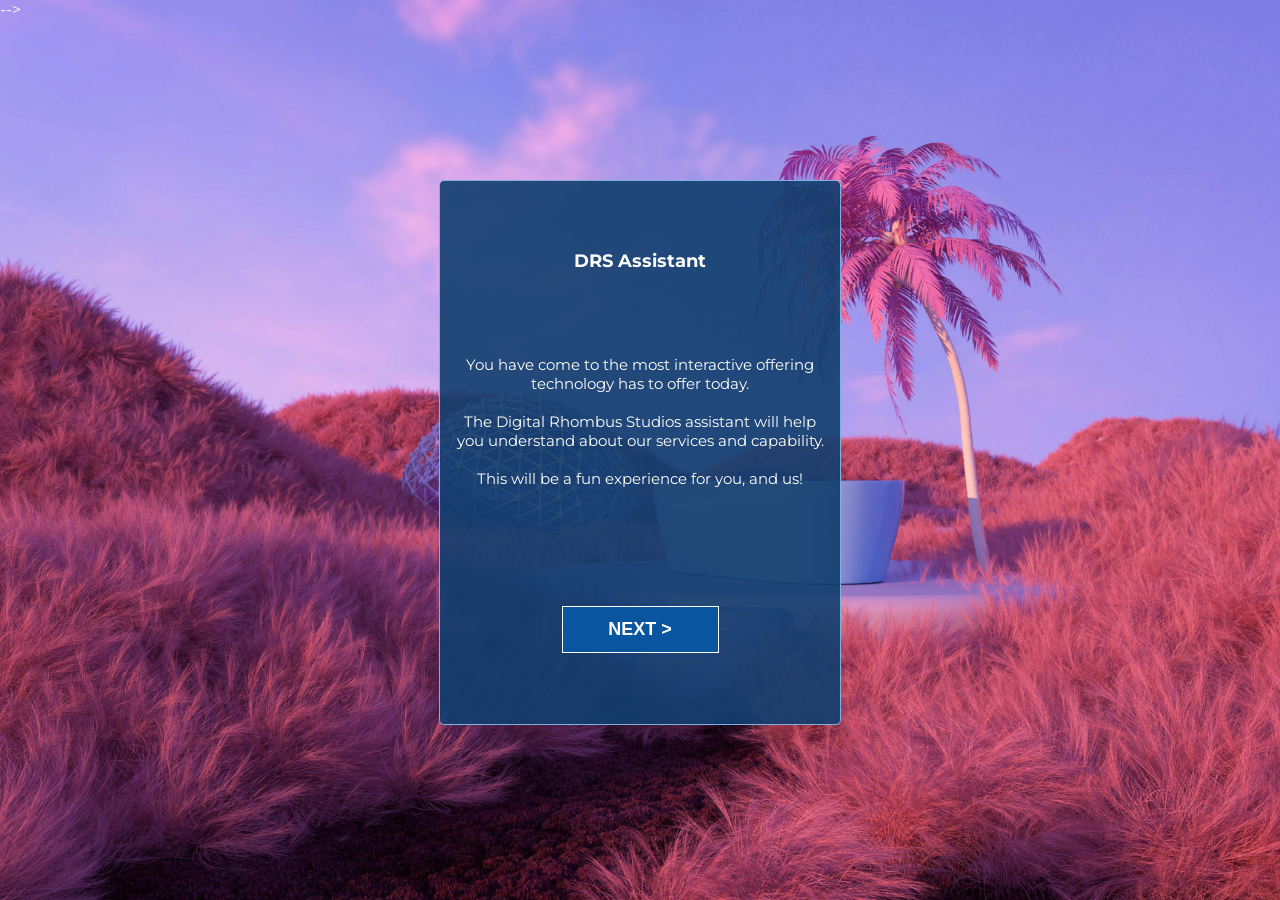
==== index.html @ 756a3204 "UI element" ====
<!doctype html>
<html lang="en">
  <head>
    <title>Digital Rhombus Studios PVT LTD</title>
    <meta charset="utf-8">
    <meta name="description" content="<model-viewer> template">
    <meta name="viewport" content="width=device-width, initial-scale=1, user-scalable=no">
    <link type="text/css" href="./styles.css" rel="stylesheet"/>
    <script src="https://ajax.googleapis.com/ajax/libs/jquery/3.5.1/jquery.min.js"></script>
    <link rel="preconnect" href="https://fonts.googleapis.com">
    <link rel="preconnect" href="https://fonts.gstatic.com" crossorigin>
    <link href="https://fonts.googleapis.com/css2?family=Montserrat:ital,wght@0,100..900;1,100..900&display=swap" rel="stylesheet">

    <script src="scripts/jquery-1.11.1.js"></script>
    <script src="scripts/bootstrap.min.js"></script>
    <!-- THREE.js must be supplied -->
    <script src="//cdnjs.cloudflare.com/ajax/libs/three.js/r123/three.min.js"></script>

    <!-- client code -->
    <script src="https://aka.ms/csspeech/jsbrowserpackageraw">


      function showSettingsIcon() {
        const settingIconDiv = document.getElementById('setting-icon');
        const children = settingIconDiv.children;
        // Show the setting-icon div
        settingIconDiv.style.display = 'block';
          // Hide all children except the close button
          for (let i = 0; i < children.length; i++)
            {
                if (children[i].id !== 'menu-close')
                    {
                        children[i].style.display = 'none';
                    }
                        else {
                            children[i].style.display = 'none';
                        }
            }
      }


    </script>
  </head>
  <body>

    <!-- Migrated Code -->

    <div class="main-content">
      <div id="loadingModal1" class="modal" tabindex="-1" role="dialog" style="display: block;">
          <div class="modal-dialog modal-dialog-centered" role="document">
              <div class="modal-content">
                  <div class="modal-header-load">
                      <h5 class="modal-title-load">DRS Assistant</h5>
                  </div>
                  <div class="modal-body">
                      <span>
                          You have come to the most interactive offering technology has to offer today.
                          <br>
                          <br>
                          The Digital Rhombus Studios assistant will help you understand about our services and capability.
                          <br>
                          <br>
                          This will be a fun experience for you, and us!
                      </span>
                  </div>
                  <div class="modal-footer-load">
                      <button type="button" class="btn btn-primary next-button" data-next="loadingModal2">
                          NEXT &gt;
                      </button>
                  </div>
              </div>
          </div>
      </div>

      <!-- Second Modal -->
      <div id="loadingModal2" class="modal" tabindex="-1" role="dialog" style="display: none;">
          <div class="modal-dialog modal-dialog-centered" role="document">
              <div class="modal-content">
                  <div class="modal-header-load">
                      <h5 class="modal-title-load">Guide</h5>
                  </div>
                  <div class="modal-body">
                      <div id="icon-container">
                          <div id="place-icon" class="icon-item" style="align-items: center;">
                              <img id="place" src="images/place.png">
                              <div style="color: #fff;">
                                  <span style="color: #fff;">Tap to Place</span>
                              </div>
                          </div>
                          <div id="swipe-icon" class="icon-item" style="align-items: center;">
                              <img id="swipe" src="images/swipe.png">
                              <div style="color: #fff;">
                                  <span style="color: #fff;">Swipe to Rotate</span>
                              </div>
                          </div>
                          <div id="pinch-icon" class="icon-item" style="align-items: center;">
                              <img id="pinch" src="images/pinch.png">
                              <div style="color: #fff;">
                                  <span style="color: #fff;">Pinch to Resize</span>
                              </div>
                          </div>
                      </div>
                  </div>
                  <div class="modal-footer-load">
                      <button type="button" class="btn btn-primary next-button" data-next="loadingModal3">
                          NEXT &gt;
                      </button>
                  </div>
              </div>
          </div>
      </div>

      <!-- Third Modal -->
      <div id="loadingModal3" class="modal" tabindex="-1" role="dialog" style="display: none;">
          <div class="modal-dialog modal-dialog-centered" role="document">
              <div class="modal-content">
                  <div class="modal-header-load">
                      <h5 class="modal-title-load">Guide</h5>
                  </div>
                  <div class="modal-body">
                      <span>Tap anywhere on the floor to spawn the virtual assistant!</span>
                  </div>
                  <div class="modal-footer-load">
                      <button type="button" class="btn next-button" data-next="done" id="start-button" data-dismiss="start-modal">
                          START &gt;
                      </button>
                  </div>
              </div>
          </div>
      </div>

    <!-- Migrated Code -->

    <!-- <model-viewer> HTML element -->
        <model-viewer id="model-viewer" src="Maya_1.glb" camera-target="1m 0m 0m" camera-orbit="0deg 75deg 2m" ar ar-modes="webxr scene-viewer quick-look" disable-zoom interaction-prompt="none" tone-mapping="neutral" poster="poster.webp" shadow-intensity="1" autoplay>
      
      <div class="progress-bar hide" slot="progress-bar">
        <div class="update-bar"></div>
      </div>
      <button slot="ar-button" id="ar-button">
        View in your space
      </button>
      <div id="ar-prompt">
        <img src="ar_hand_prompt.png">
      </div>

      <!-- Overlay Buttons -->
      <!-- <div class="ar-buttons" id="ar-buttons" style="display: none;">
        <label class="switch">
          <input type="checkbox" id="toggle-animation">
          <span class="slider round"></span>
        </label>
        <p id="waiting">Processing...</p>
        <p id="Speaking">Speaking...</p>
        <p id="recording">Recording start</p>
        <img id="botIcon" src="" style="display: none;float: right;">
        <img id="recBtn" src="images/recording.jpg" alt="recoring-button">
        
        <button id="change-color">Change Color</button>
      </div>  -->

       <!-- Migrated Code-->
       <div id="responseText-area">
        <p id="responseText"></p>
         <!-- <input id="responseText" type="text" placeholder="Type a message" > -->
        </div>
        <div class="recording-area" id="recording-area">
            <p id="waiting">Processing...</p>
            <p id="Speaking">Speaking...</p>
            <p id="recording">Recording start</p>
            <img id="botIcon" src="" style="display: none;float: right;">
            <img id="recBtn" src="images/recording.jpg" alt="recoring-button">
        </div>
        <svg id="menu-open" xmlns="http://www.w3.org/2000/svg" width="30" height="30" fill="black" class="bi bi-gear" viewBox="0 0 16 16">
            <path d="M8 4.754a3.246 3.246 0 1 0 0 6.492 3.246 3.246 0 0 0 0-6.492M5.754 8a2.246 2.246 0 1 1 4.492 0 2.246 2.246 0 0 1-4.492 0" />
            <path d="M9.796 1.343c-.527-1.79-3.065-1.79-3.592 0l-.094.319a.873.873 0 0 1-1.255.52l-.292-.16c-1.64-.892-3.433.902-2.54 2.541l.159.292a.873.873 0 0 1-.52 1.255l-.319.094c-1.79.527-1.79 3.065 0 3.592l.319.094a.873.873 0 0 1 .52 1.255l-.16.292c-.892 1.64.901 3.434 2.541 2.54l.292-.159a.873.873 0 0 1 1.255.52l.094.319c.527 1.79 3.065 1.79 3.592 0l.094-.319a.873.873 0 0 1 1.255-.52l.292.16c1.64.893 3.434-.902 2.54-2.541l-.159-.292a.873.873 0 0 1 .52-1.255l.319-.094c1.79-.527 1.79-3.065 0-3.592l-.319-.094a.873.873 0 0 1-.52-1.255l.16-.292c.893-1.64-.902-3.433-2.541-2.54l-.292.159a.873.873 0 0 1-1.255-.52zm-2.633.283c.246-.835 1.428-.835 1.674 0l.094.319a1.873 1.873 0 0 0 2.693 1.115l.291-.16c.764-.415 1.6.42 1.184 1.185l-.159.292a1.873 1.873 0 0 0 1.116 2.692l.318.094c.835.246.835 1.428 0 1.674l-.319.094a1.873 1.873 0 0 0-1.115 2.693l.16.291c.415.764-.42 1.6-1.185 1.184l-.291-.159a1.873 1.873 0 0 0-2.693 1.116l-.094.318c-.246.835-1.428.835-1.674 0l-.094-.319a1.873 1.873 0 0 0-2.692-1.115l-.292.16c-.764.415-1.6-.42-1.184-1.185l.159-.291A1.873 1.873 0 0 0 1.945 8.93l-.319-.094c-.835-.246-.835-1.428 0-1.674l.319-.094A1.873 1.873 0 0 0 3.06 4.377l-.16-.292c-.415-.764.42-1.6 1.185-1.184l.292.159a1.873 1.873 0 0 0 2.692-1.115z" />
        </svg> -->

        <div class="Menu" id="menu">
            <img src="images/Menu Icon.png">
        </div>
        <div class="Help" id="Help">
            <img src="images/Help Icon.png" id="help-icon">
        </div> 
        <!-- Migrated Code -->
    </model-viewer>
    
    <script src="script.js"></script>
    <script src="scripts/speech.js"></script>
    <!-- Loads <model-viewer> for browsers: -->
    <script type="module" src="https://ajax.googleapis.com/ajax/libs/model-viewer/3.5.0/model-viewer.min.js"></script>
  </body>
</html>
---- styles.css ----
:not(:defined) > * {
  display: none;
}

html {
  height: 100%;
}

body {
  margin: 0;
  padding: 0;
  width: 100%;
  height: 100%;
  font-family: 'Montserrat';
}

model-viewer {
  width: 100vw; /* Full viewport width */
  height: 100vh; /* Full viewport height */
  background-image: url('3d_image.jpg'); /* Add background image */
  background-size: cover; /* Ensures the image covers the entire element */
  background-position: center; /* Centers the background image */
  position: fixed; /* Fixes the element relative to the viewport */
  top: 0;
  left: 0;
  margin: 0;
  padding: 0;
  overflow: hidden;
  /* z-index: -1; Sends it to the background */
}


.progress-bar {
  display: block;
  width: 33%;
  height: 10%;
  max-height: 2%;
  position: absolute;
  left: 50%;
  top: 50%;
  transform: translate3d(-50%, -50%, 0);
  border-radius: 25px;
  box-shadow: 0px 3px 10px 3px rgba(0, 0, 0, 0.5), 0px 0px 5px 1px rgba(0, 0, 0, 0.6);
  border: 1px solid rgba(255, 255, 255, 0.9);
  background-color: rgba(0, 0, 0, 0.5);
}

.progress-bar.hide {
  visibility: hidden;
  transition: visibility 0.3s;
}

.update-bar {
  background-color: rgba(255, 255, 255, 0.9);
  width: 0%;
  height: 100%;
  border-radius: 25px;
  float: left;
  transition: width 0.3s;
}

#ar-button {
  background-image: url(ar_icon.png);
  background-repeat: no-repeat;
  background-size: 20px 20px;
  background-position: 12px 50%;
  background-color: #fff;
  position: absolute;
  left: 50%;
  transform: translateX(-50%);
  white-space: nowrap;
  bottom: 16px;
  padding: 0px 16px 0px 40px;
  font-family: Roboto Regular, Helvetica Neue, sans-serif;
  font-size: 14px;
  color:#4285f4;
  height: 36px;
  line-height: 36px;
  border-radius: 18px;
  border: 1px solid #DADCE0;
}

#ar-button:active {
  background-color: #E8EAED;
}

#ar-button:focus {
  outline: none;
}

#ar-button:focus-visible {
  outline: 1px solid #4285f4;
}

@keyframes circle {
  from { transform: translateX(-50%) rotate(0deg) translateX(50px) rotate(0deg); }
  to   { transform: translateX(-50%) rotate(360deg) translateX(50px) rotate(-360deg); }
}

@keyframes elongate {
  from { transform: translateX(100px); }
  to   { transform: translateX(-100px); }
}

model-viewer > #ar-prompt {
  position: absolute;
  left: 100%;
  bottom: 100px;
  animation: elongate 2s infinite ease-in-out alternate;
  display: none;
}

model-viewer[ar-status="session-started"] > #ar-prompt {
  display: block;
}

model-viewer > #ar-prompt > img {
  animation: circle 4s linear infinite;
}

body {
  background-color: rgb(154, 156, 156);
  color: #fff;
  font-family: "Lato", sans-serif;
}

.sidenav {
  height: 100%;
  width: 0;
  position: fixed;
  z-index: 1;
  top: 0;
  left: 0;
  background-color: #111;
  overflow-x: hidden;
  transition: 0.5s;
  padding-top: 60px;
}

.sidenav a {
  padding: 8px 8px 8px 32px;
  text-decoration: none;
  font-size: 25px;
  color: #818181;
  display: block;
  transition: 0.3s;
}

.sidenav a:hover {
  color: #f1f1f1;
}

.sidenav .closebtn {
  position: absolute;
  top: 0;
  right: 25px;
  font-size: 36px;
  margin-left: 50px;
}

@media screen and (max-height: 450px) {
  .sidenav {padding-top: 15px;}
  .sidenav a {font-size: 18px;}
}

#place-button {
  position: absolute;
  bottom: 20px;
  left: calc(50% - 50px);
  width: 100px;
  height: 35px;
  display: none;
}

#VRButton {
  margin-bottom: 70px !important;
}


/* AR Button */
/* Style for AR overlay buttons */
.ar-buttons {
  position: absolute;
  bottom: 10px;
  right: 50%;
  transform: translateX(-50%);
  z-index: 10;
}

.ar-buttons button {
  background-color: #2196F3;
  color: white;
  border: none;
  padding: 10px 20px;
  margin: 5px;
  border-radius: 5px;
  cursor: pointer;
}


.recording-area {
  z-index: 1500;
  position: fixed;
  bottom: 0;
  right: 0;
  color: #fffd15;
  font-size: 12px;
  width: 20%;
  text-align: center;
  display: block;
  font-weight: bold;
}
.recording-area p{
  margin: 0px !important;
}

.ar-buttons button:hover {
  background-color: #0b7dda;
}

#botIcon{
  height: 30px;
    width: 30px;
    margin-right: 10px;
}
.recording-area #waiting{
  display: none;
  padding: 10px;
}
.recording-area #Speaking{
  display: none;
  padding: 10px;
}

.recording-area #recording{
  display: none;
  padding: 10px;
}

.recording-area #recBtn{
  border-radius: 150px;
  width: 45px;
  padding: 10px;
  display: none;
  z-index: 1500;
}





/* Toggle Switch */
.switch {
  position: relative;
  display: inline-block;
  width: 60px;
  height: 34px;
}

.switch input { 
  opacity: 0;
  width: 0;
  height: 0;
}

.slider {
  position: absolute;
  cursor: pointer;
  top: 0;
  left: 0;
  right: 0;
  bottom: 0;
  background-color: #ccc;
  transition: .4s;
}

.slider:before {
  position: absolute;
  content: "";
  height: 26px;
  width: 26px;
  left: 4px;
  bottom: 4px;
  background-color: white;
  transition: .4s;
}

input:checked + .slider {
  background-color: #2196F3;
}

input:checked + .slider:before {
  transform: translateX(26px);
}

.slider.round {
  border-radius: 34px;
}

.slider.round:before {
  border-radius: 50%;
}
/* Migrated Code */
@import 'fonts.css';
@import 'icons.css';

html,
body {
  font-family: "Graphik Regular";
  font-family: "Montserrat";
}

.main-content .start-modal div,
.main-content .start-modal p {
  color: #fff;
}

.main-content .start-modal .modal-header {
  border: 0;
  padding: 0;
  padding-bottom: 15px;
}

.modal-title {
  font-size: 20px;
  font-family: 'Graphik Semibold';
  margin-top: 50px;
}

.main-content .start-modal .modal-content {
   width: 100%;
  /* background: url('/public/images/Box Elements.png') no-repeat; */
  background-size: cover; 
 
}

.modal-body img {
  width: 100%;
}
 
.close {
  color: #FFF;
  right: 14px;
  top: 14px;
}

.card-holder>div {
  padding: 10px;
}

.card-holder>div:not(:last-child) {
  padding-bottom: 10px;
}

.show-card {
  margin-top: 20px;
  padding-top: 5px;
  border: 1px solid #FFFFFF;
  border-radius: 10px;
}

.card-holder>div:not(:last-child) {
  padding-bottom: 10px;
}

.show-card div {
  font-size: 16px;
  font-family: 'Graphik Regular';
  text-align: center;
  margin-top: 1px;
}

.modal-xl {
  max-width: 932px;
}


.static-content .button-section {
  z-index: 0;
  padding: 5px 0px 0 10px;
  margin: 10px;
  position: relative;
}

.static-content .button-section button {
  padding: 0px;
  border: 0;
  background: none;
  margin-right: 10px;
  margin-bottom: 5px;
}

.static-content .button-section::before {
  content: '';
  position: absolute;
  top: 0;
  left: 0;
  z-index: -1;
  border-radius: 10px;
  opacity: 0.6;
  backdrop-filter: blur(8px);
  width: 100%;
  height: 100%;
  background: rgba(77, 61, 90, 1) 0% 0% no-repeat padding-box;
}

.bottom-pos {
  position: absolute;
  bottom: 0px;
  left: 0px;
  width: 100%;
}


.xricons-chevron-up {
  color: #fff;
  font-size: 18px;
}
#responseText-area{
  z-index: 1500;
  position: fixed;
  bottom: 10px;
  left: 10px;
  color: white;
  font-family: 'Montserrat';
  font-size: 12px;
  height: 35px;
  width: 70%;
  text-align: justify;
  display: none;
  font-weight: normal;
  padding: 10px;
  overflow-y: auto;
  background: rgba(17, 63, 110,0.9);
  border: 1px solid rgba(128, 175, 224, 1);
  border-radius: 0.3rem;
}



.Menu{
  color: white;
  z-index: 1;
  position: fixed;
  top: 0;
  right: 0;
  color: white;
  font-size: 12px;
  text-align: right;
}
.Help{
  color: white;
  z-index: 1;
  position: fixed;
  top: 0;
  left: 0;
  color: white;
  font-size: 12px;
  text-align: right;
}
.Help img {
  padding: 10px;
  width: 40px;
  height: 40px;
}
.Menu img {
  padding: 10px;
  width: 40px;
  height: 40px;
}
.screen{
  color: white;
  border-radius: 5px;
}
.screen img{
  padding: 10px;
  float: right;
  width: 25px;
  height: 25px;
}

.screen .list{
  padding: 0px;
    margin: 0px;
    margin-top: 100px;
    margin-bottom: 30px;
}
.screen .list li{
  padding: 15px;
  width: auto!important;
  list-style: none;
  display: flex;
}
.screen .list li img{
  float: left;
    padding-right: 10px;
    padding-top: 0px;
    width: 40px;
    height: 40px;
}
#loading-icon{
  position: fixed;
    top: 40%;
    left: 50%;
    display: none;
    color: white;
}
#loading-icon p {
  margin-top: 36px;
    margin-left: -15px;
}
.alert-close{
  font-size: 30px;
    float: right;
}
#wayPath{
  position: fixed;
  bottom: 84px;
  width: 100%;
  text-align: center;
  display: none;
}
#wayPath #Location-area{
  margin: auto;
  background: white;
  text-align: center;
  padding: 5px 2px;
}
#wayPath #checkUserPos{
  height: 4%; 
  text-align: center;
  position: fixed;    
  color: white;
  width: 100%;
  margin: 0px;
  margin-top: 11px;
  width: 100%;
  background: black;
  opacity: .5;
}

#avatar-selector-parent select option{
  color: black;
}
#avatar-selector-parent select{
  padding: 7px 10px;
  border-radius: 5px;
}
.switch {
  position: relative;
  display: inline-block;
  width: 48px;
    height: 23px;
}

.switch input { 
  opacity: 0;
  width: 0;
  height: 0;
}

.slider {
  position: absolute;
  cursor: pointer;
  top: 0;
  left: 0;
  right: 0;
  bottom: 0;
  background-color: #ccc;
  -webkit-transition: .4s;
  transition: .4s;
}

.slider:before {
  position: absolute;
  content: "";
  height: 15px;
  width: 15px;
  left: 4px;
  bottom: 4px;
  background-color: white;
  -webkit-transition: .4s;
  transition: .4s;
}

input:checked + .slider {
  background-color: #2196F3;
}

input:focus + .slider {
  box-shadow: 0 0 1px #2196F3;
}

input:checked + .slider:before {
  -webkit-transform: translateX(26px);
  -ms-transform: translateX(26px);
  transform: translateX(26px);
}

/* Rounded sliders */
.slider.round {
  border-radius: 34px;
}
#info-screen{
  position: fixed;
  transform: translate(-50%, -50%);
  top: 40%;
  z-index: 1000;
  width: 96%;
  left: 50%;
}
.slider.round:before {
  border-radius: 50%;
}
#stage-toggle-parent{
  position: fixed;
  top: 160px;
  right: 0;
  text-align: right;
  display: none;
}
#avatar-selector-parent
{
  position: fixed;
  transform: translate(-50%, -50%);
  top: 3%;
  left: 50%;
  display: none;
}
#avatar-voice-parent
{
  position: absolute;
  transform: translate(-50%, -50%);
  top: 9%;
  left: 50%;
  display: none;
}
#avatar-voice-parent select option{
  color: black;
}
#avatar-voice-parent select{
  padding: 7px 10px;
  border-radius: 5px;
}
#avatar-selector-parent select option{
  color: black;
}
#avatar-selector-parent select{
  padding: 7px 10px;
  border-radius: 5px;
}
#persona-text {
  resize: none;
}
#setting-icon{
  position: fixed;
  background: white;
  padding: 20px 0px;
  display: none;
  right: 0;
  top: 80px;
  width: 20%;
  text-align: center;
  height: auto;
}
#avatar-selector-parent{
  margin-top: 15px;
}
#avatar-voice-parent{
  margin-top: 40px;
}
#persona-text{
  margin-top: 75px;
    min-width: 275px;
    min-height: 100px;
}
#menu-open{
  position: fixed;
    right: 15px;
    top: 80px;
    cursor: pointer;
    display: none;
}
#menu-close{
  font-size: 15px;
    position: absolute;
    top: 3px;
    right: 3px;
    color: black;
    opacity: 1 !important;
    font-weight: bold;
}

@media screen and (max-width: 480px) {
  #persona-text {   
    resize: none;
    top: 13%;
    left: 1%;
  }
  #setting-icon{
    width: 100%;
  }
}

/* General Modal Styles */
.modal {
  position: fixed;
  z-index: 1500;
  left: 0;
  top: 0;
  width: 100%;
  height: 100%;
  overflow: hidden;
  outline: 0;
}

.modal-body{
  padding-top: 15%;
  padding-bottom: 15%;
  align-items: center;
  justify-content: center;
  text-align: left;
  flex-grow: 1;
  text-align: center;
}

.modal-dialog-centered {
  position: relative;
  display: flex;
  align-items: center;
  justify-content: center;
  height: fit-content;
  top: 20%;
}

.modal-content {
  display: flex;
  flex-direction: column;
  width: 80vw;
  height: 80vh;
  max-width: 368px; /* Maximum width */
  max-height: 511px; /* Maximum height */
  pointer-events: auto;
  background-color: rgba(17, 63, 110,0.9);
  background-clip: padding-box;
  border: 1px solid rgba(128, 175, 224, 1);
  border-radius: 0.3rem;
  outline: 0;
  padding: 1rem;
  text-align: center;
  color: #fff;
  font-size: 15px;
}

.modal-header-load{
  display: flex;
  align-items: center;
  justify-content: center;
  padding-top: 15%;
}
.modal-footer-load {
  display: flex;
  align-items: center;
  justify-content: center;
  padding-bottom: 15%;
  margin-top: auto;
}

.modal-title-load {
  margin-top: 0%;
  line-height: 1;
  font-family: 'Montserrat';
  font-weight: bold;
  color: #fff;
  font-size: large;
}

.btn{
  width: 157px;
  height: 47px;
  background-color: rgba(10, 85, 160,1);
  border: 1px solid rgba(255, 255, 255, 1);
  font-size: 18px;
  font-weight: bold;
  color: #fff;

}

/* Animation Styles */
.modal-slide-out-left {
  animation: slideOutLeft 0.5s forwards;
}

.modal-slide-in-right {
  animation: slideInRight 0.5s forwards;
}

#icon-container {
  display: flex;
  flex-direction: column;
  gap: 30px; /* Space between each icon item */
  padding-left: 12%;
}

.icon-item {
  display: flex;
  align-items: center;
  gap: 40px; /* Space between the image and the text */
}

.icon-item img {
  width: 40px; /* Adjust the width as needed */
  height: auto; /* Maintain aspect ratio */
}

.icon-item div {
  display: flex;
  align-items: center;
  justify-content: space-between;
}

.icon-item span {
  font-size: 16px; /* Adjust the font size as needed */
  color: #000; /* Adjust the color as needed */
}


@keyframes slideOutLeft {
  0% {
      transform: translateX(0);
  }
  100% {
      transform: translateX(-100%);
  }
}

@keyframes slideInRight {
  0% {
      transform: translateX(100%);
  }
  100% {
      transform: translateX(0);
  }
}
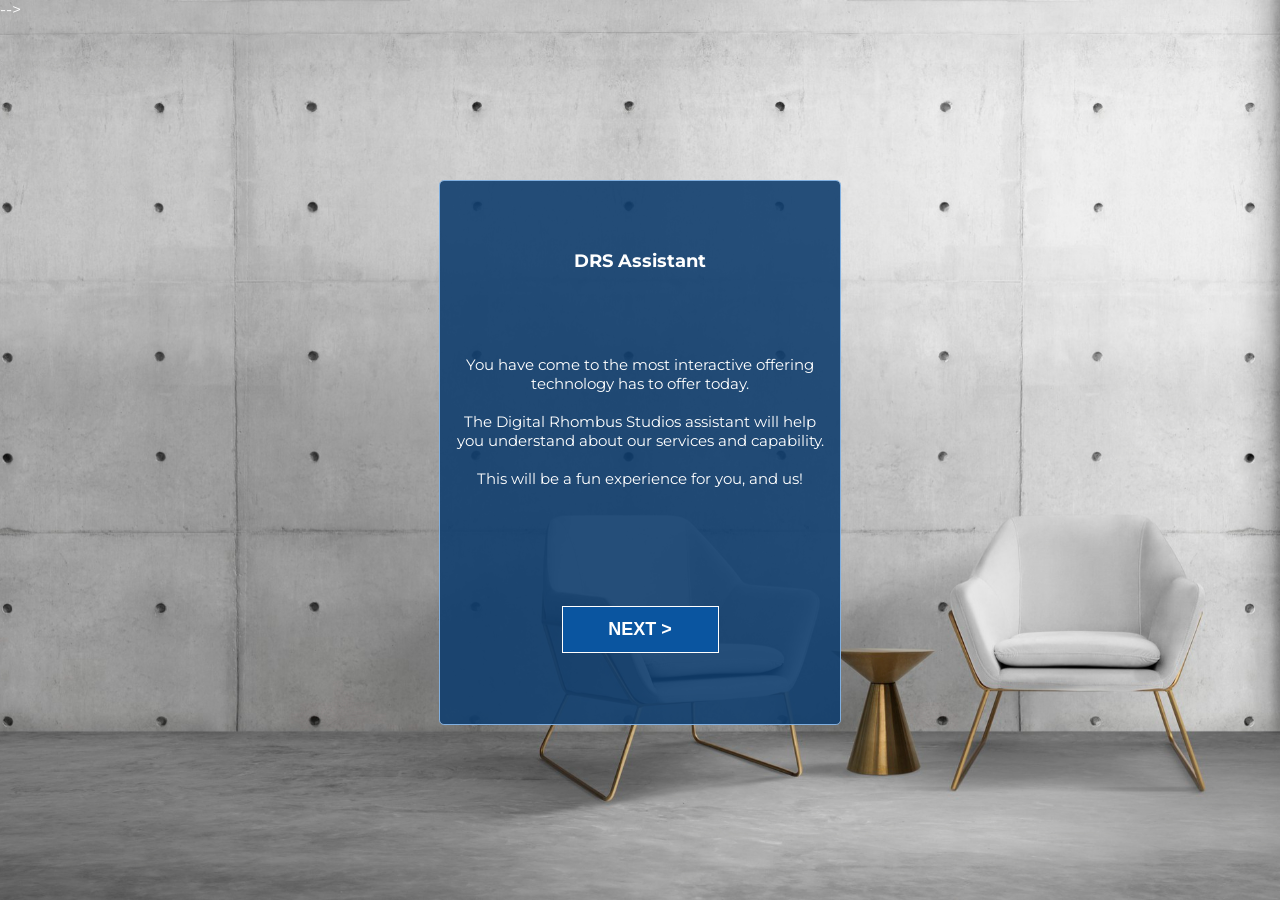
==== commit e1e6532f: "UI elements" ====
--- a/index.html
+++ b/index.html
@@ -132,7 +132,7 @@
     <!-- Migrated Code -->
 
     <!-- <model-viewer> HTML element -->
-        <model-viewer id="model-viewer" src="Maya_1.glb" camera-target="1m 0m 0m" camera-orbit="0deg 75deg 2m" ar ar-modes="webxr scene-viewer quick-look" disable-zoom interaction-prompt="none" tone-mapping="neutral" poster="poster.webp" shadow-intensity="1" autoplay>
+        <model-viewer id="model-viewer" src="Maya_1.glb" environment-image="3d_images.jpg" camera-target="-0.1m 0.6m" camera-orbit="0deg 30deg 0.5m" ar ar-modes="webxr scene-viewer quick-look" disable-zoom interaction-prompt="none" tone-mapping="neutral" poster="poster.webp" shadow-intensity="3" autoplay>
       
       <div class="progress-bar hide" slot="progress-bar">
         <div class="update-bar"></div>
--- a/styles.css
+++ b/styles.css
@@ -17,7 +17,7 @@
 model-viewer {
   width: 100vw; /* Full viewport width */
   height: 100vh; /* Full viewport height */
-  background-image: url('3d_image.jpg'); /* Add background image */
+  background-image: url('3d_images.jpg'); /* Add background image */
   background-size: cover; /* Ensures the image covers the entire element */
   background-position: center; /* Centers the background image */
   position: fixed; /* Fixes the element relative to the viewport */
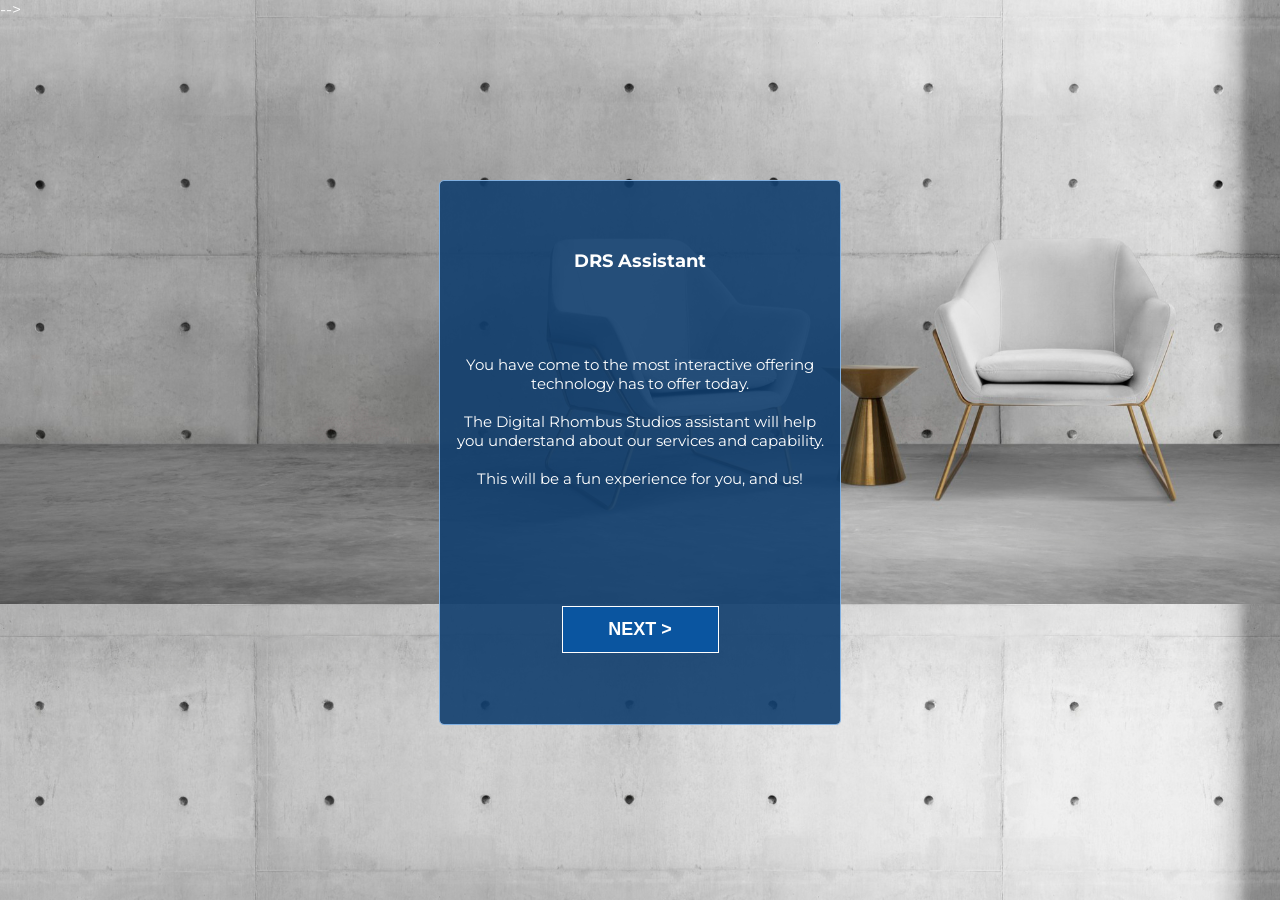
==== commit a21b1e9f: "model env changes" ====
--- a/index.html
+++ b/index.html
@@ -132,8 +132,7 @@
     <!-- Migrated Code -->
 
     <!-- <model-viewer> HTML element -->
-        <model-viewer id="model-viewer" src="Maya_1.glb" environment-image="3d_images.jpg" camera-target="-0.1m 0.6m" camera-orbit="0deg 30deg 0.5m" ar ar-modes="webxr scene-viewer quick-look" disable-zoom interaction-prompt="none" tone-mapping="neutral" poster="poster.webp" shadow-intensity="3" autoplay>
-      
+        <model-viewer id="model-viewer" src="Camila.glb" environment-image="modern_bathroom_1k.hdr" camera-target="-0.2m 1m" camera-orbit="0deg 90deg 4m" ar="" ar-modes="webxr scene-viewer quick-look" disable-zoom="" interaction-prompt="none" tone-mapping="neutral" poster="poster.webp" shadow-intensity="1" shadow-softness="1" autoplay>
       <div class="progress-bar hide" slot="progress-bar">
         <div class="update-bar"></div>
       </div>
--- a/styles.css
+++ b/styles.css
@@ -18,8 +18,9 @@
   width: 100vw; /* Full viewport width */
   height: 100vh; /* Full viewport height */
   background-image: url('3d_images.jpg'); /* Add background image */
-  background-size: cover; /* Ensures the image covers the entire element */
-  background-position: center; /* Centers the background image */
+  background-size: contain; /* Ensures the image covers the entire element */
+  background-position: center -250px
+  ; /* Centers the background image */
   position: fixed; /* Fixes the element relative to the viewport */
   top: 0;
   left: 0;
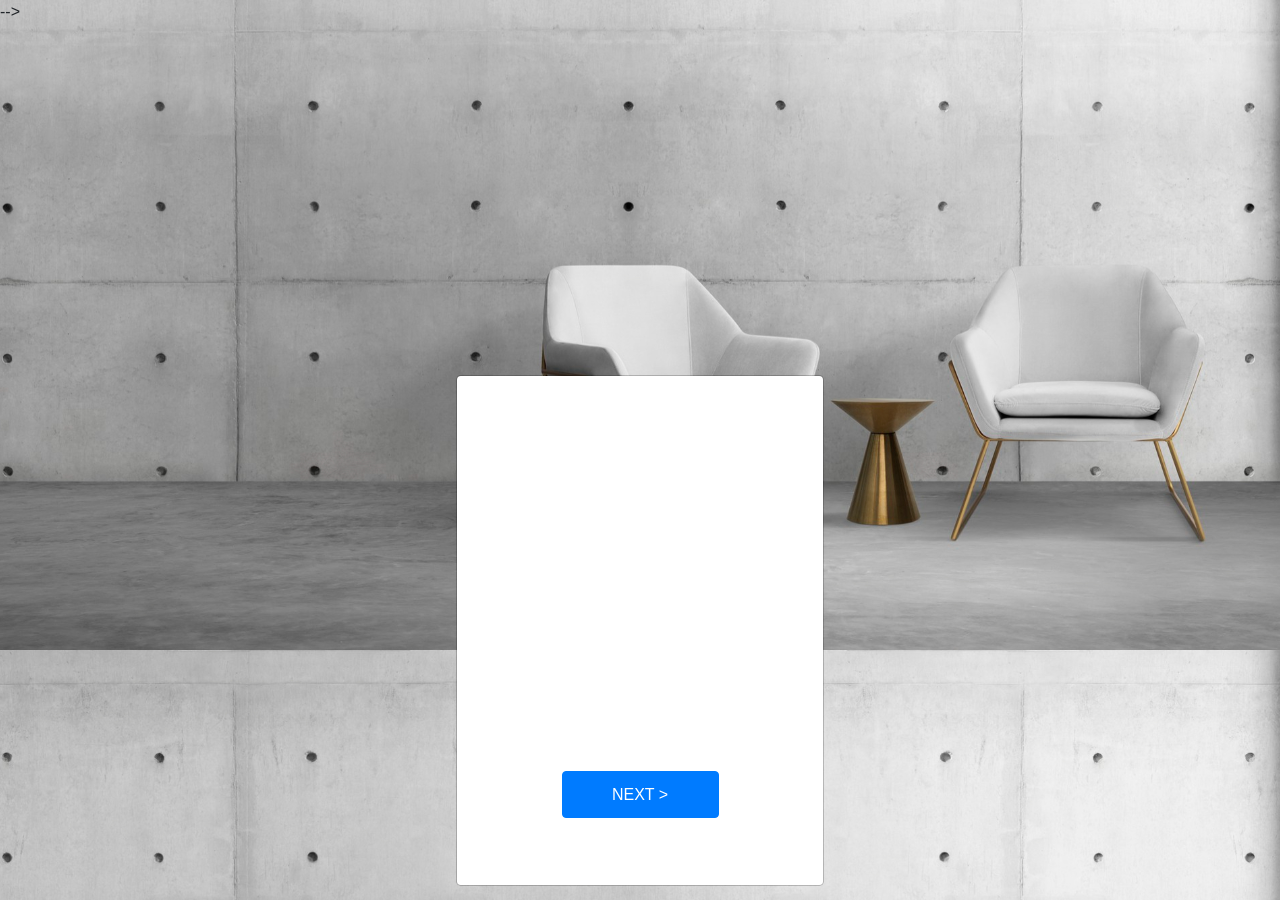
==== commit c5b35caa: "UI updates.0" ====
--- a/index.html
+++ b/index.html
@@ -10,6 +10,10 @@
     <link rel="preconnect" href="https://fonts.googleapis.com">
     <link rel="preconnect" href="https://fonts.gstatic.com" crossorigin>
     <link href="https://fonts.googleapis.com/css2?family=Montserrat:ital,wght@0,100..900;1,100..900&display=swap" rel="stylesheet">
+    <link rel="stylesheet" href="https://stackpath.bootstrapcdn.com/bootstrap/4.1.3/css/bootstrap.min.css" integrity="sha384-MCw98/SFnGE8fJT3GXwEOngsV7Zt27NXFoaoApmYm81iuXoPkFOJwJ8ERdknLPMO" crossorigin="anonymous">
+    <link href="//maxcdn.bootstrapcdn.com/bootstrap/4.1.1/css/bootstrap.min.css" rel="stylesheet" id="bootstrap-css">
+    <script src="//maxcdn.bootstrapcdn.com/bootstrap/4.1.1/js/bootstrap.min.js"></script>
+    <link rel="stylesheet" href="https://use.fontawesome.com/releases/v5.5.0/css/all.css" integrity="sha384-B4dIYHKNBt8Bc12p+WXckhzcICo0wtJAoU8YZTY5qE0Id1GSseTk6S+L3BlXeVIU" crossorigin="anonymous">
 
     <script src="scripts/jquery-1.11.1.js"></script>
     <script src="scripts/bootstrap.min.js"></script>
@@ -132,7 +136,7 @@
     <!-- Migrated Code -->
 
     <!-- <model-viewer> HTML element -->
-        <model-viewer id="model-viewer" src="Camila.glb" environment-image="modern_bathroom_1k.hdr" camera-target="-0.2m 1m" camera-orbit="0deg 90deg 4m" ar="" ar-modes="webxr scene-viewer quick-look" disable-zoom="" interaction-prompt="none" tone-mapping="neutral" poster="poster.webp" shadow-intensity="1" shadow-softness="1" autoplay>
+    <model-viewer id="model-viewer" src="Camila.glb" environment-image="modern_bathroom_1k.hdr" camera-target="-0.8m 1.1m" camera-orbit="0deg 90deg 4m" ar="" ar-modes="webxr scene-viewer quick-look" disable-zoom="" interaction-prompt="none" tone-mapping="neutral" poster="poster.webp" shadow-intensity="1" shadow-softness="1" autoplay>
       <div class="progress-bar hide" slot="progress-bar">
         <div class="update-bar"></div>
       </div>
@@ -157,7 +161,56 @@
         
         <button id="change-color">Change Color</button>
       </div>  -->
-
+      <!-- Chat Template -->
+        <div class="container-fluid h-100">
+            <div class="row justify-content-left h-100">		
+                <div class="col-md-8 col-xl-6 chat">
+                    <div class="card">
+                        <div id="messageFormeight" class="card-body msg_card_body">
+                            
+                            
+                        </div>
+                        <div class="card-footer">
+                            <form id="messageArea" class="input-group">
+                                <input type="text" id="text" name="msg" placeholder="Type your message..." autocomplete="off" class="form-control type_msg" required/>
+                                <div class="input-group-append">
+                                    <button type="submit" id="send" class="input-group-text send_btn"><i class="fas fa-location-arrow"></i></button>
+                                </div>
+                            </form>
+                        </div>
+                    </div>
+                </div>
+            </div>
+        </div>
+        <script>
+            $(document).ready(function() {
+                $("#messageArea").on("submit", function(event) {
+                    const date = new Date();
+                    const hour = date.getHours();
+                    const minute = date.getMinutes();
+                    const str_time = hour+":"+minute;
+                    var rawText = $("#text").val();
+    
+                    var userHtml = '<div class="d-flex justify-content-end mb-4"><div class="msg_cotainer_send">' + rawText + '<span class="msg_time_send">'+ str_time + '</span></div><div class="img_cont_msg"><img src="https://i.ibb.co/d5b84Xw/Untitled-design.png" class="rounded-circle user_img_msg"></div></div>';
+                    
+                    $("#text").val("");
+                    $("#messageFormeight").append(userHtml);
+    
+                    $.ajax({
+                        data: {
+                            msg: rawText,	
+                        },
+                        type: "POST",
+                        url: "/get",
+                    }).done(function(data) {
+                        var botHtml = '<div class="d-flex justify-content-start mb-4"><div class="img_cont_msg"><img src="https://www.prdistribution.com/spirit/uploads/pressreleases/2019/newsreleases/d83341deb75c4c4f6b113f27b1e42cd8-chatbot-florence-already-helps-thousands-of-patients-to-remember-their-medication.png" class="rounded-circle user_img_msg"></div><div class="msg_cotainer">' + data + '<span class="msg_time">' + str_time + '</span></div></div>';
+                        $("#messageFormeight").append($.parseHTML(botHtml));
+                    });
+                    event.preventDefault();
+                });
+            });
+        </script>
+       <!-- Chat Template -->
        <!-- Migrated Code-->
        <div id="responseText-area">
         <p id="responseText"></p>
--- a/styles.css
+++ b/styles.css
@@ -18,7 +18,7 @@
   width: 100vw; /* Full viewport width */
   height: 100vh; /* Full viewport height */
   background-image: url('3d_images.jpg'); /* Add background image */
-  background-size: contain; /* Ensures the image covers the entire element */
+  background-size: cover; /* Ensures the image covers the entire element */
   background-position: center -250px
   ; /* Centers the background image */
   position: fixed; /* Fixes the element relative to the viewport */
@@ -842,4 +842,235 @@
   100% {
       transform: translateX(0);
   }
-}+}
+
+/* Chat Template Styles */
+.chat{
+	position: fixed;
+  bottom: 10px;
+  left: 30px;
+	margin-top: auto;
+	margin-bottom: auto;
+}
+.card{
+	height: 400px;
+	border-radius: 15px !important;
+	background-color: rgba(0,0,0,0.4) !important;
+	bottom: 20px;
+	width: 500px;
+  position: fixed;
+  left: 30px;
+  z-index: 999;
+  display: flex;
+  flex-direction: column;
+}
+.contacts_body{
+	padding:  0.75rem 0 !important;
+	overflow-y: auto;
+	white-space: nowrap;
+}
+.msg_card_body{
+  flex: 1; /* Allow the chat body to take up available space */
+	overflow-y: auto;
+}
+.card-footer{
+  border-radius: 0 0 15px 15px !important;
+	border-top: 0 !important;
+}
+.container{
+	align-content: center;
+}
+.search{
+	border-radius: 15px 0 0 15px !important;
+	background-color: rgba(0,0,0,0.3) !important;
+	border:0 !important;
+	color:white !important;
+}
+.search:focus{
+	 box-shadow:none !important;
+   outline:0px !important;
+}
+.type_msg{
+	background-color: rgba(0,0,0,0.3) !important;
+	border:0 !important;
+	color:white !important;
+	height: 60px !important;
+	overflow-y: auto;
+}
+	.type_msg:focus{
+	 box-shadow:none !important;
+   outline:0px !important;
+}
+.attach_btn{
+	border-radius: 15px 0 0 15px !important;
+	background-color: rgba(0,0,0,0.3) !important;
+	border:0 !important;
+	color: white !important;
+	cursor: pointer;
+}
+.send_btn{
+	border-radius: 0 15px 15px 0 !important;
+	background-color: rgba(0,0,0,0.3) !important;
+	border:0 !important;
+	color: white !important;
+	cursor: pointer;
+}
+.mic_btn {
+    border-radius: 0 15px 15px 0 !important;
+    background-color: rgba(0,0,0,0.3) !important;
+    border: 0 !important;
+    color: white !important;
+    cursor: pointer;
+}
+.search_btn{
+	border-radius: 0 15px 15px 0 !important;
+	background-color: rgba(0,0,0,0.3) !important;
+	border:0 !important;
+	color: white !important;
+	cursor: pointer;
+}
+.contacts{
+	list-style: none;
+	padding: 0;
+}
+.contacts li{
+	width: 100% !important;
+	padding: 5px 10px;
+	margin-bottom: 15px !important;
+}
+.active{
+	background-color: rgba(0,0,0,0.3);
+}
+.user_img{
+	height: 70px;
+	width: 70px;
+	border: 1.5px solid #f5f6fa;
+}
+.user_img_msg{
+	height: 40px;
+	width: 40px;
+	border:1.5px solid #f5f6fa;
+
+}
+.img_cont{
+	position: relative;
+	height: 70px;
+	width: 70px;
+}
+.img_cont_msg{
+	height: 40px;
+	width: 40px;
+}
+.online_icon{
+	position: absolute;
+	height: 15px;
+	width:15px;
+	background-color: #4cd137;
+	border-radius: 50%;
+	bottom: 0.2em;
+	right: 0.4em;
+	border:1.5px solid white;
+}
+.offline{
+	background-color: #c23616 !important;
+}
+.user_info{
+	margin-top: auto;
+	margin-bottom: auto;
+	margin-left: 15px;
+}
+.user_info span{
+	font-size: 20px;
+	color: white;
+}
+.user_info p{
+	font-size: 10px;
+	color: rgba(255,255,255,0.6);
+}
+.video_cam{
+	margin-left: 50px;
+	margin-top: 5px;
+}
+.video_cam span{
+	color: white;
+	font-size: 20px;
+	cursor: pointer;
+	margin-right: 20px;
+}
+.msg_cotainer{
+	margin-top: auto;
+	margin-bottom: auto;
+	margin-left: 10px;
+	border-radius: 25px;
+	background-color: rgb(82, 172, 255);
+	padding: 10px;
+	position: relative;
+}
+.msg_cotainer_send{
+	margin-top: auto;
+	margin-bottom: auto;
+	margin-right: 10px;
+	border-radius: 25px;
+	background-color: #58cc71;
+	padding: 10px;
+	position: relative;
+}
+.msg_time{
+	position: absolute;
+	left: 0;
+	bottom: -15px;
+	color: rgba(255,255,255,0.5);
+	font-size: 10px;
+}
+.msg_time_send{
+	position: absolute;
+	right:0;
+	bottom: -15px;
+	color: rgba(255,255,255,0.5);
+	font-size: 10px;
+}
+.msg_head{
+	position: relative;
+}
+#action_menu_btn{
+	position: absolute;
+	right: 10px;
+	top: 10px;
+	color: white;
+	cursor: pointer;
+	font-size: 20px;
+}
+.action_menu{
+	z-index: 1;
+	position: absolute;
+	padding: 15px 0;
+	background-color: rgba(0,0,0,0.5);
+	color: white;
+	border-radius: 15px;
+	top: 30px;
+	right: 15px;
+	display: none;
+}
+.action_menu ul{
+	list-style: none;
+	padding: 0;
+	margin: 0;
+}
+.action_menu ul li{
+	width: 100%;
+	padding: 10px 15px;
+	margin-bottom: 5px;
+}
+.action_menu ul li i{
+	padding-right: 10px;
+}
+.action_menu ul li:hover{
+	cursor: pointer;
+	background-color: rgba(0,0,0,0.2);
+}
+@media(max-width: 576px){
+	.contacts_card{
+	margin-bottom: 15px !important;
+}
+}
+/* Chat Template Styles */
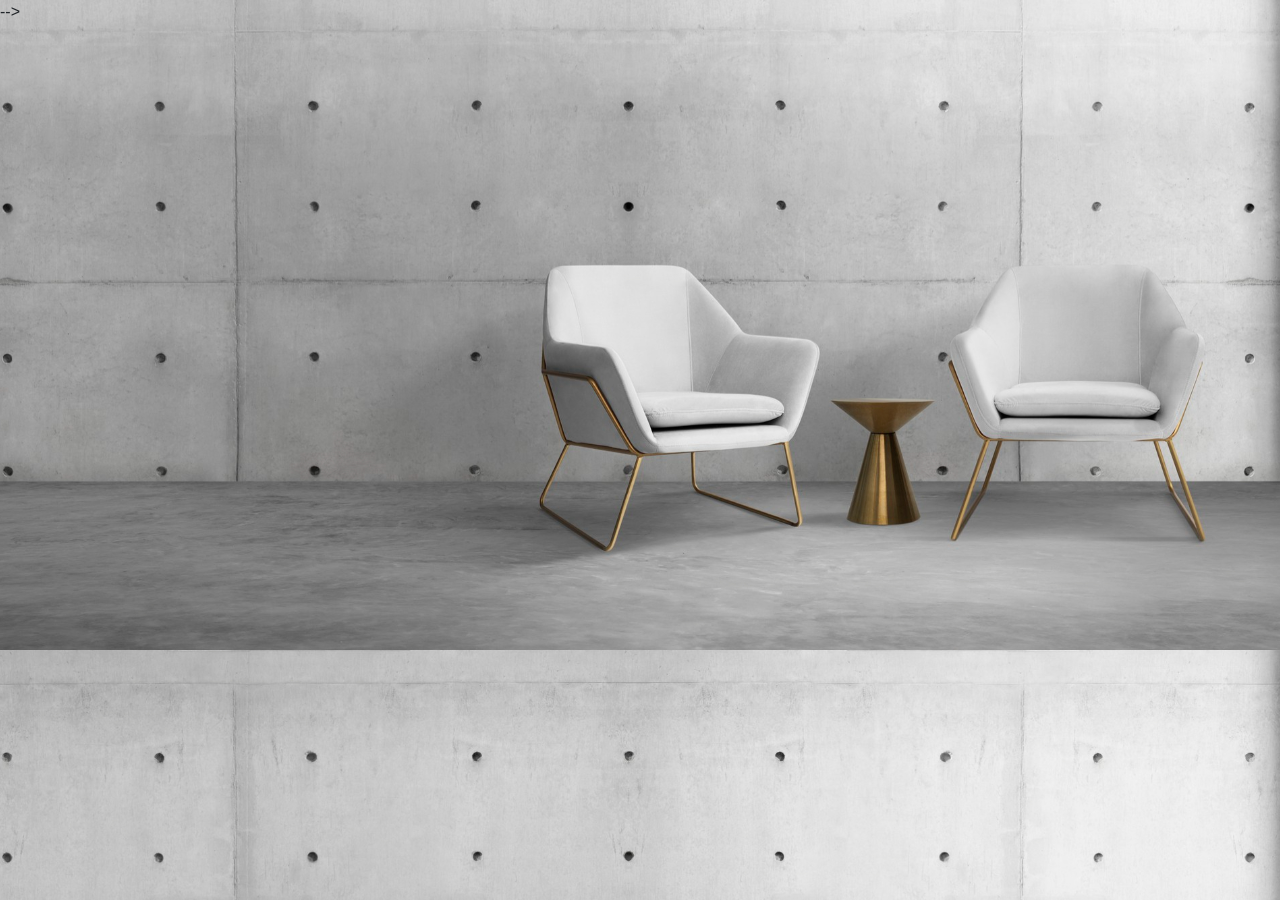
==== commit 58aa5ca8: "commit" ====
--- a/index.html
+++ b/index.html
@@ -46,97 +46,8 @@
     </script>
   </head>
   <body>
-
-    <!-- Migrated Code -->
-
-    <div class="main-content">
-      <div id="loadingModal1" class="modal" tabindex="-1" role="dialog" style="display: block;">
-          <div class="modal-dialog modal-dialog-centered" role="document">
-              <div class="modal-content">
-                  <div class="modal-header-load">
-                      <h5 class="modal-title-load">DRS Assistant</h5>
-                  </div>
-                  <div class="modal-body">
-                      <span>
-                          You have come to the most interactive offering technology has to offer today.
-                          <br>
-                          <br>
-                          The Digital Rhombus Studios assistant will help you understand about our services and capability.
-                          <br>
-                          <br>
-                          This will be a fun experience for you, and us!
-                      </span>
-                  </div>
-                  <div class="modal-footer-load">
-                      <button type="button" class="btn btn-primary next-button" data-next="loadingModal2">
-                          NEXT &gt;
-                      </button>
-                  </div>
-              </div>
-          </div>
-      </div>
-
-      <!-- Second Modal -->
-      <div id="loadingModal2" class="modal" tabindex="-1" role="dialog" style="display: none;">
-          <div class="modal-dialog modal-dialog-centered" role="document">
-              <div class="modal-content">
-                  <div class="modal-header-load">
-                      <h5 class="modal-title-load">Guide</h5>
-                  </div>
-                  <div class="modal-body">
-                      <div id="icon-container">
-                          <div id="place-icon" class="icon-item" style="align-items: center;">
-                              <img id="place" src="images/place.png">
-                              <div style="color: #fff;">
-                                  <span style="color: #fff;">Tap to Place</span>
-                              </div>
-                          </div>
-                          <div id="swipe-icon" class="icon-item" style="align-items: center;">
-                              <img id="swipe" src="images/swipe.png">
-                              <div style="color: #fff;">
-                                  <span style="color: #fff;">Swipe to Rotate</span>
-                              </div>
-                          </div>
-                          <div id="pinch-icon" class="icon-item" style="align-items: center;">
-                              <img id="pinch" src="images/pinch.png">
-                              <div style="color: #fff;">
-                                  <span style="color: #fff;">Pinch to Resize</span>
-                              </div>
-                          </div>
-                      </div>
-                  </div>
-                  <div class="modal-footer-load">
-                      <button type="button" class="btn btn-primary next-button" data-next="loadingModal3">
-                          NEXT &gt;
-                      </button>
-                  </div>
-              </div>
-          </div>
-      </div>
-
-      <!-- Third Modal -->
-      <div id="loadingModal3" class="modal" tabindex="-1" role="dialog" style="display: none;">
-          <div class="modal-dialog modal-dialog-centered" role="document">
-              <div class="modal-content">
-                  <div class="modal-header-load">
-                      <h5 class="modal-title-load">Guide</h5>
-                  </div>
-                  <div class="modal-body">
-                      <span>Tap anywhere on the floor to spawn the virtual assistant!</span>
-                  </div>
-                  <div class="modal-footer-load">
-                      <button type="button" class="btn next-button" data-next="done" id="start-button" data-dismiss="start-modal">
-                          START &gt;
-                      </button>
-                  </div>
-              </div>
-          </div>
-      </div>
-
-    <!-- Migrated Code -->
-
     <!-- <model-viewer> HTML element -->
-    <model-viewer id="model-viewer" src="Camila.glb" environment-image="modern_bathroom_1k.hdr" camera-target="-0.8m 1.1m" camera-orbit="0deg 90deg 4m" ar="" ar-modes="webxr scene-viewer quick-look" disable-zoom="" interaction-prompt="none" tone-mapping="neutral" poster="poster.webp" shadow-intensity="1" shadow-softness="1" autoplay>
+    <model-viewer id="model-viewer" src="Camila.glb" environment-image="modern_bathroom_1k.hdr" camera-target="-0.8m 1m" camera-orbit="0deg 90deg 4m" ar="" ar-modes="webxr scene-viewer quick-look" disable-zoom="" interaction-prompt="none" tone-mapping="neutral" poster="poster.webp" shadow-intensity="1" shadow-softness="1" autoplay>
       <div class="progress-bar hide" slot="progress-bar">
         <div class="update-bar"></div>
       </div>
@@ -146,21 +57,6 @@
       <div id="ar-prompt">
         <img src="ar_hand_prompt.png">
       </div>
-
-      <!-- Overlay Buttons -->
-      <!-- <div class="ar-buttons" id="ar-buttons" style="display: none;">
-        <label class="switch">
-          <input type="checkbox" id="toggle-animation">
-          <span class="slider round"></span>
-        </label>
-        <p id="waiting">Processing...</p>
-        <p id="Speaking">Speaking...</p>
-        <p id="recording">Recording start</p>
-        <img id="botIcon" src="" style="display: none;float: right;">
-        <img id="recBtn" src="images/recording.jpg" alt="recoring-button">
-        
-        <button id="change-color">Change Color</button>
-      </div>  -->
       <!-- Chat Template -->
         <div class="container-fluid h-100">
             <div class="row justify-content-left h-100">		
@@ -212,10 +108,6 @@
         </script>
        <!-- Chat Template -->
        <!-- Migrated Code-->
-       <div id="responseText-area">
-        <p id="responseText"></p>
-         <!-- <input id="responseText" type="text" placeholder="Type a message" > -->
-        </div>
         <div class="recording-area" id="recording-area">
             <p id="waiting">Processing...</p>
             <p id="Speaking">Speaking...</p>
--- a/styles.css
+++ b/styles.css
@@ -60,39 +60,6 @@
   transition: width 0.3s;
 }
 
-#ar-button {
-  background-image: url(ar_icon.png);
-  background-repeat: no-repeat;
-  background-size: 20px 20px;
-  background-position: 12px 50%;
-  background-color: #fff;
-  position: absolute;
-  left: 50%;
-  transform: translateX(-50%);
-  white-space: nowrap;
-  bottom: 16px;
-  padding: 0px 16px 0px 40px;
-  font-family: Roboto Regular, Helvetica Neue, sans-serif;
-  font-size: 14px;
-  color:#4285f4;
-  height: 36px;
-  line-height: 36px;
-  border-radius: 18px;
-  border: 1px solid #DADCE0;
-}
-
-#ar-button:active {
-  background-color: #E8EAED;
-}
-
-#ar-button:focus {
-  outline: none;
-}
-
-#ar-button:focus-visible {
-  outline: 1px solid #4285f4;
-}
-
 @keyframes circle {
   from { transform: translateX(-50%) rotate(0deg) translateX(50px) rotate(0deg); }
   to   { transform: translateX(-50%) rotate(360deg) translateX(50px) rotate(-360deg); }
@@ -171,31 +138,6 @@
   width: 100px;
   height: 35px;
   display: none;
-}
-
-#VRButton {
-  margin-bottom: 70px !important;
-}
-
-
-/* AR Button */
-/* Style for AR overlay buttons */
-.ar-buttons {
-  position: absolute;
-  bottom: 10px;
-  right: 50%;
-  transform: translateX(-50%);
-  z-index: 10;
-}
-
-.ar-buttons button {
-  background-color: #2196F3;
-  color: white;
-  border: none;
-  padding: 10px 20px;
-  margin: 5px;
-  border-radius: 5px;
-  cursor: pointer;
 }
 
 
@@ -215,10 +157,6 @@
   margin: 0px !important;
 }
 
-.ar-buttons button:hover {
-  background-color: #0b7dda;
-}
-
 #botIcon{
   height: 30px;
     width: 30px;
@@ -246,64 +184,7 @@
   z-index: 1500;
 }
 
-
-
-
-
-/* Toggle Switch */
-.switch {
-  position: relative;
-  display: inline-block;
-  width: 60px;
-  height: 34px;
-}
-
-.switch input { 
-  opacity: 0;
-  width: 0;
-  height: 0;
-}
-
-.slider {
-  position: absolute;
-  cursor: pointer;
-  top: 0;
-  left: 0;
-  right: 0;
-  bottom: 0;
-  background-color: #ccc;
-  transition: .4s;
-}
-
-.slider:before {
-  position: absolute;
-  content: "";
-  height: 26px;
-  width: 26px;
-  left: 4px;
-  bottom: 4px;
-  background-color: white;
-  transition: .4s;
-}
-
-input:checked + .slider {
-  background-color: #2196F3;
-}
-
-input:checked + .slider:before {
-  transform: translateX(26px);
-}
-
-.slider.round {
-  border-radius: 34px;
-}
-
-.slider.round:before {
-  border-radius: 50%;
-}
 /* Migrated Code */
-@import 'fonts.css';
-@import 'icons.css';
 
 html,
 body {
@@ -848,7 +729,7 @@
 .chat{
 	position: fixed;
   bottom: 10px;
-  left: 30px;
+  left: 250px;
 	margin-top: auto;
 	margin-bottom: auto;
 }
